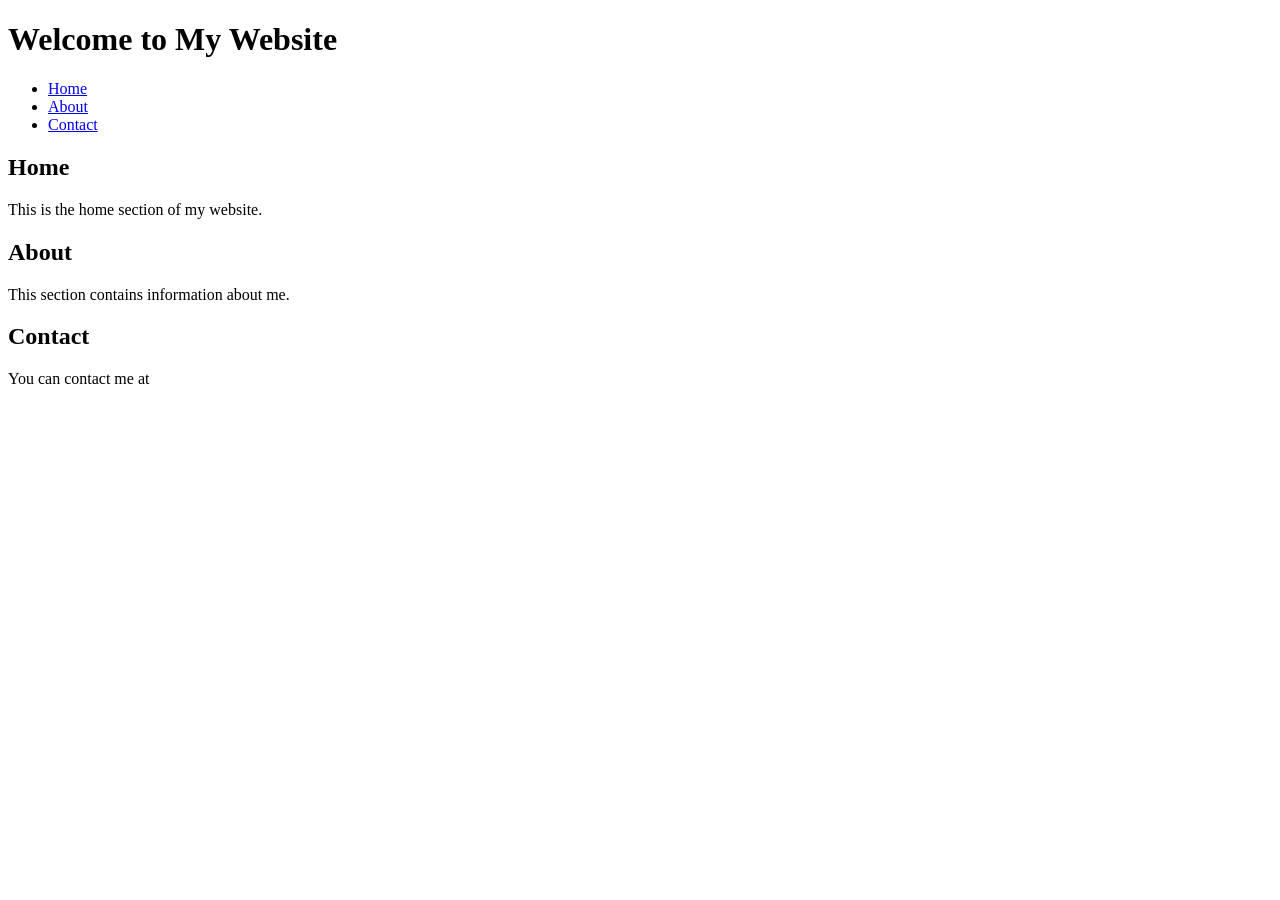
==== index.html @ 80349a82 "add test index.html" ====
<!DOCTYPE html>
<html lang="en">    
    <head>
        <meta charset="UTF-8">
        <meta name="viewport" content="width=device-width, initial-scale=1.0">
        <title>My Website</title>
        <link rel="stylesheet" href="styles.css">
    </head>
    <body>
        <header>
            <h1>Welcome to My Website</h1>
            <nav>
                <ul>
                    <li><a href="#home">Home</a></li>
                    <li><a href="#about">About</a></li>
                    <li><a href="#contact">Contact</a></li>
                </ul>
            </nav>
        </header>

        <main>
            <section id="home">
                <h2>Home</h2>
                <p>This is the home section of my website.</p>
            </section>

            <section id="about">
                <h2>About</h2>
                <p>This section contains information about me.</p>
            </section>

            <section id="contact">
                <h2>Contact</h2>
                <p>You can contact me at
</html>
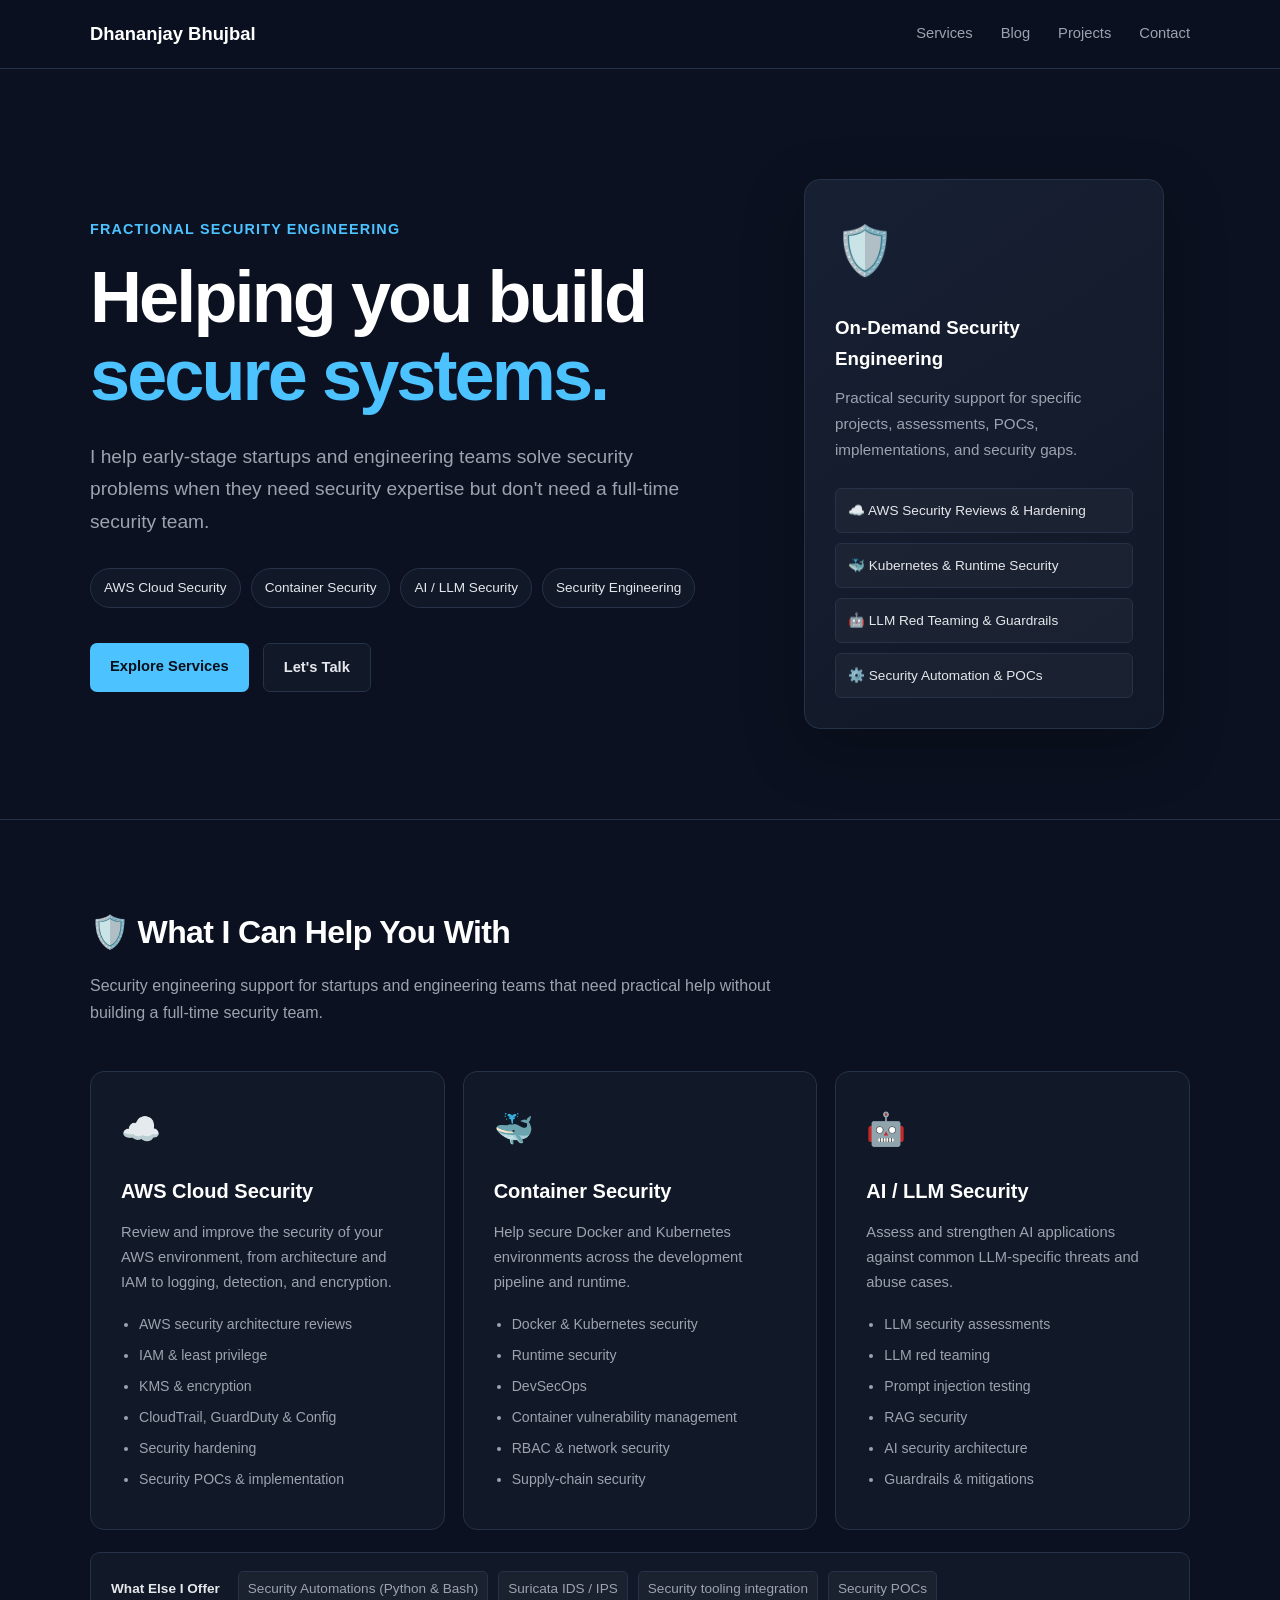
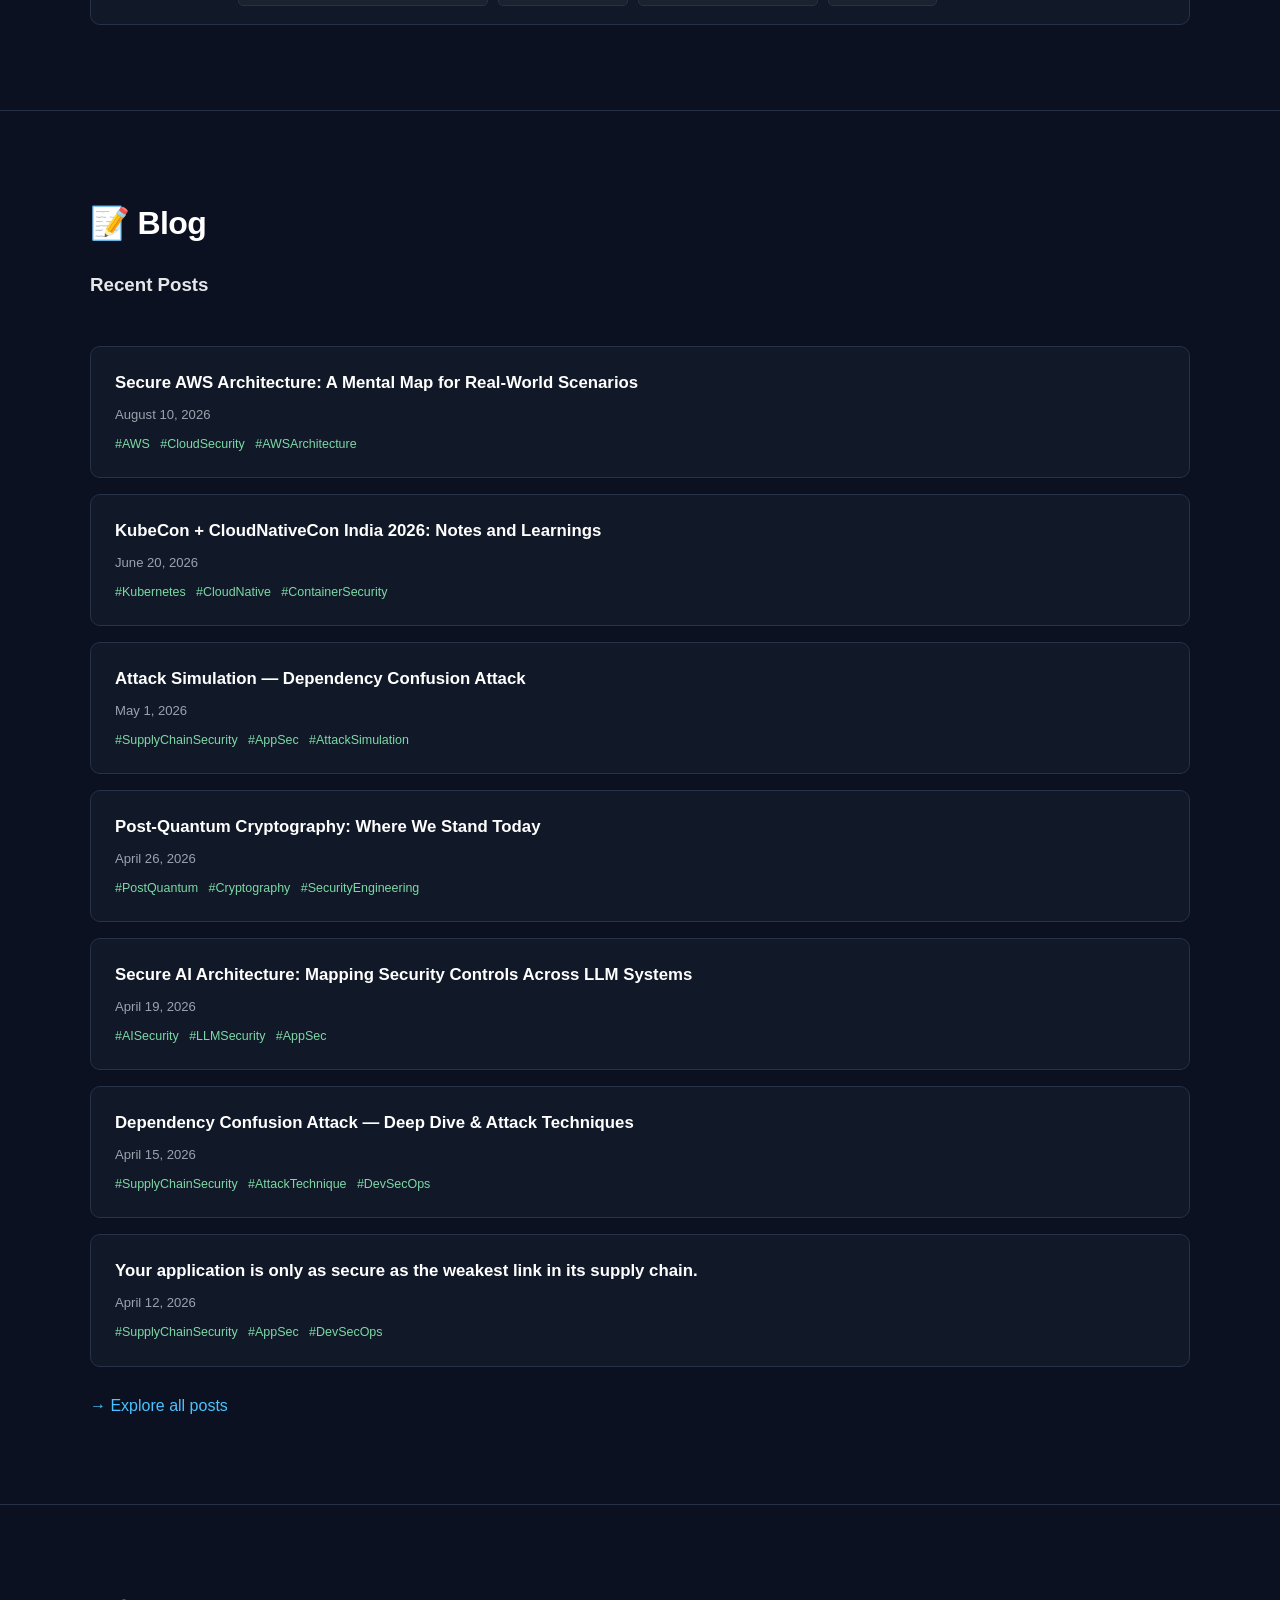
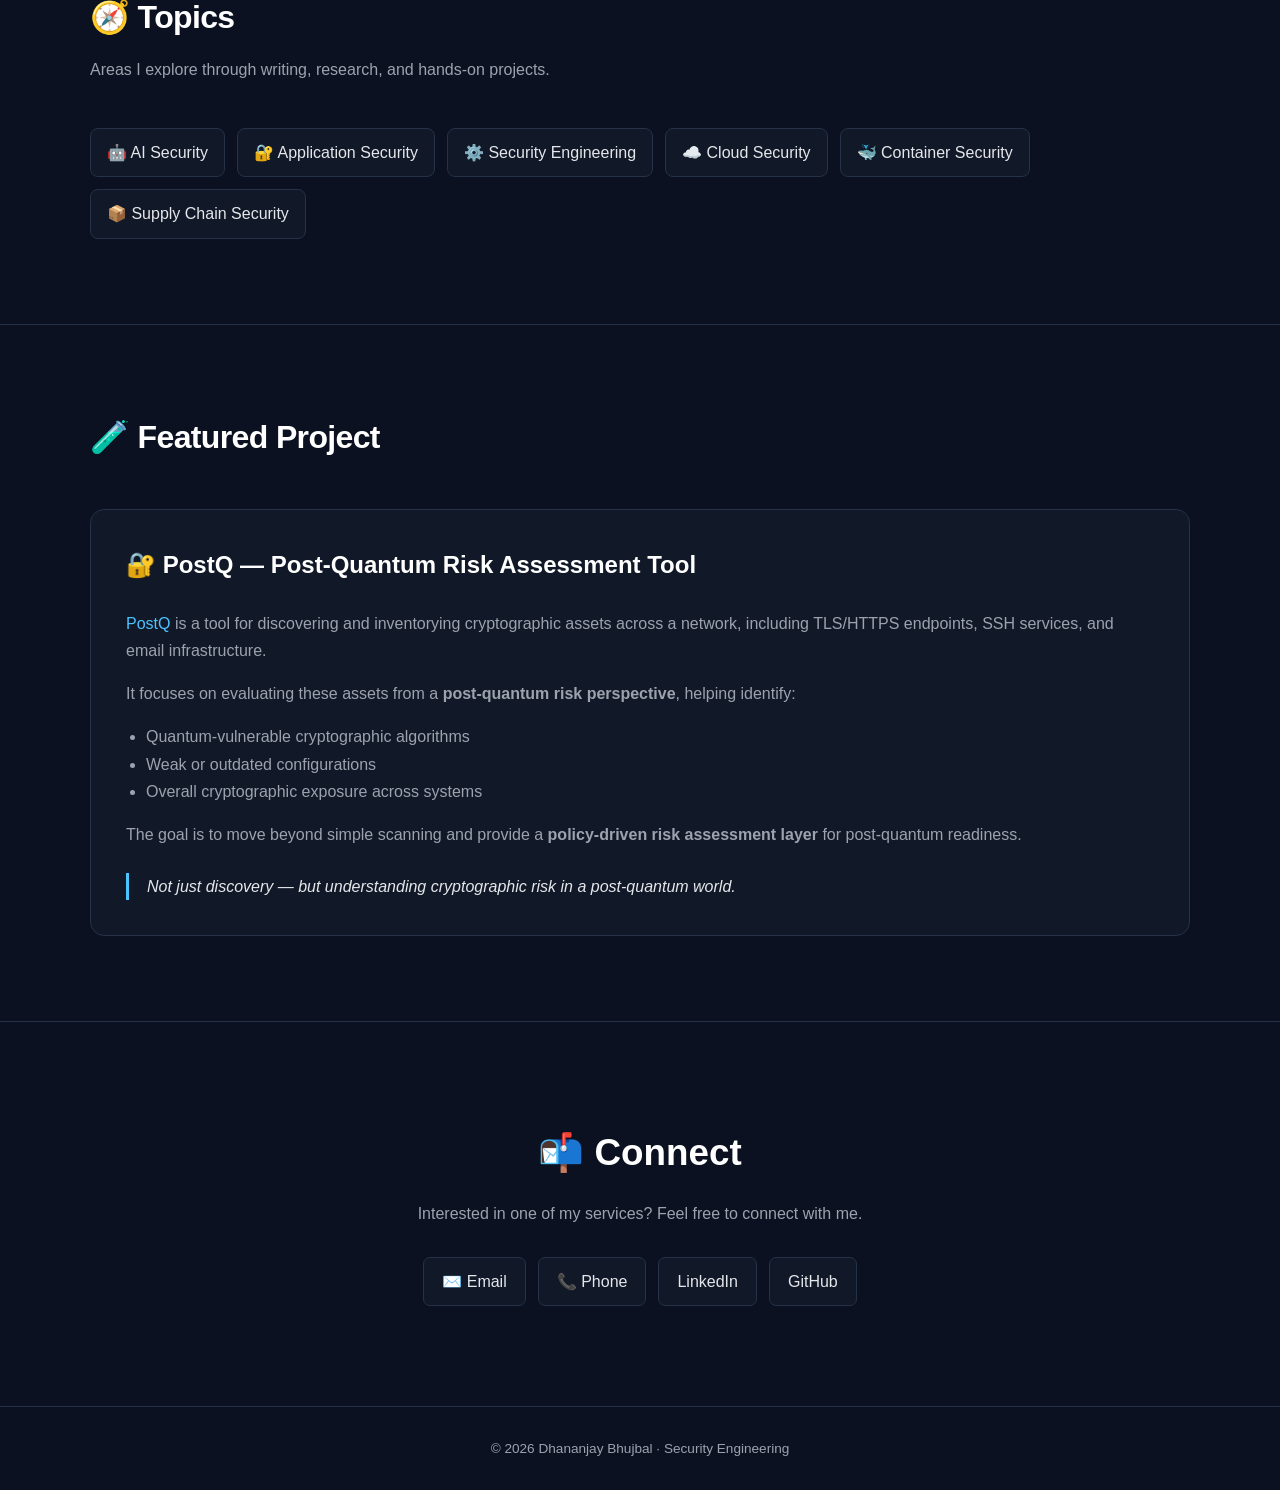
==== commit 72398007: "Update index.html" ====
--- a/index.html
+++ b/index.html
@@ -1,35 +1,838 @@
-<!DOCTYPE html>
-<html lang="en">    
-    <head>
-        <meta charset="UTF-8">
-        <meta name="viewport" content="width=device-width, initial-scale=1.0">
-        <title>My Website</title>
-        <link rel="stylesheet" href="styles.css">
-    </head>
-    <body>
-        <header>
-            <h1>Welcome to My Website</h1>
-            <nav>
+<!doctype html>
+<html lang="en">
+
+<head>
+    <meta charset="UTF-8" />
+    <meta name="viewport" content="width=device-width, initial-scale=1.0" />
+    <meta name="description"
+        content="Dhananjay Bhujbal — Security Engineer writing about cybersecurity, cloud security, AI/LLM security, DevSecOps, and practical security engineering." />
+    <meta name="author" content="Dhananjay Bhujbal" />
+    <title>Dhananjay Bhujbal | Security Engineer</title>
+    <style>
+        :root {
+            --bg: #0b1120;
+            --surface: #111827;
+            --surface-light: #172033;
+            --border: #263247;
+            --text: #e5e7eb;
+            --muted: #9ca3af;
+            --primary: #4cc2ff;
+            --primary-dark: #1d9bd7;
+            --green: #7cd9a5;
+            --white: #ffffff;
+        }
+
+        * {
+            box-sizing: border-box;
+        }
+
+        html {
+            scroll-behavior: smooth;
+        }
+
+        body {
+            margin: 0;
+            padding: 0;
+            background: var(--bg);
+            color: var(--text);
+            font-family: -apple-system, BlinkMacSystemFont, "Segoe UI", Roboto, Helvetica, Arial, sans-serif;
+            line-height: 1.7;
+        }
+
+        a {
+            color: var(--primary);
+            text-decoration: none;
+        }
+
+        a:hover {
+            color: var(--white);
+        }
+
+        .container {
+            width: min(1100px, calc(100% - 40px));
+            margin: 0 auto;
+        }
+
+        /* Navigation */
+
+        nav {
+            position: sticky;
+            top: 0;
+            z-index: 1000;
+            background: rgba(11, 17, 32, 0.92);
+            backdrop-filter: blur(12px);
+            border-bottom: 1px solid var(--border);
+        }
+
+        .nav-inner {
+            height: 68px;
+            display: flex;
+            align-items: center;
+            justify-content: space-between;
+        }
+
+        .nav-logo {
+            font-size: 1.15rem;
+            font-weight: 700;
+            color: var(--white);
+        }
+
+        .nav-links {
+            display: flex;
+            gap: 28px;
+            align-items: center;
+        }
+
+        .nav-links a {
+            color: var(--muted);
+            font-size: 0.92rem;
+        }
+
+        .nav-links a:hover {
+            color: var(--white);
+        }
+
+        /* Hero */
+
+        .hero {
+            padding: 110px 0 90px;
+        }
+
+        .hero-grid {
+            display: grid;
+            grid-template-columns: 1.5fr 1fr;
+            gap: 70px;
+            align-items: center;
+        }
+
+        .eyebrow {
+            color: var(--primary);
+            font-size: 0.9rem;
+            font-weight: 700;
+            letter-spacing: 0.08em;
+            text-transform: uppercase;
+            margin-bottom: 18px;
+        }
+
+        .hero h1 {
+            margin: 0;
+            color: var(--white);
+            font-size: clamp(2.5rem, 6vw, 4.5rem);
+            line-height: 1.08;
+            letter-spacing: -0.04em;
+        }
+
+        .hero h1 span {
+            color: var(--primary);
+        }
+
+        .hero-subtitle {
+            margin-top: 26px;
+            max-width: 700px;
+            color: var(--muted);
+            font-size: 1.2rem;
+        }
+
+        .hero-tags {
+            display: flex;
+            flex-wrap: wrap;
+            gap: 10px;
+            margin-top: 30px;
+        }
+
+        .tag {
+            padding: 7px 13px;
+            border: 1px solid var(--border);
+            border-radius: 999px;
+            background: var(--surface);
+            color: var(--text);
+            font-size: 0.85rem;
+        }
+
+        .hero-actions {
+            display: flex;
+            flex-wrap: wrap;
+            gap: 14px;
+            margin-top: 35px;
+        }
+
+        .button {
+            display: inline-block;
+            padding: 11px 20px;
+            border-radius: 7px;
+            font-weight: 600;
+            font-size: 0.92rem;
+            transition: 0.2s ease;
+        }
+
+        .button-primary {
+            background: var(--primary);
+            color: #06101a;
+        }
+
+        .button-primary:hover {
+            background: var(--white);
+            color: #06101a;
+        }
+
+        .button-secondary {
+            border: 1px solid var(--border);
+            color: var(--text);
+            background: var(--surface);
+        }
+
+        .button-secondary:hover {
+            border-color: var(--primary);
+            color: var(--primary);
+        }
+
+        .hero-visual {
+            display: flex;
+            justify-content: center;
+        }
+
+        .security-card {
+            width: 100%;
+            max-width: 360px;
+            padding: 30px;
+            border: 1px solid var(--border);
+            border-radius: 16px;
+            background: linear-gradient(145deg, var(--surface-light), var(--surface));
+            box-shadow: 0 20px 60px rgba(0, 0, 0, 0.25);
+        }
+
+        .security-card-icon {
+            font-size: 3rem;
+            margin-bottom: 20px;
+        }
+
+        .security-card h3 {
+            margin: 0 0 10px;
+            color: var(--white);
+        }
+
+        .security-card p {
+            margin: 0;
+            color: var(--muted);
+            font-size: 0.95rem;
+        }
+
+        .security-lines {
+            margin-top: 25px;
+            display: grid;
+            gap: 10px;
+        }
+
+        .security-line {
+            padding: 10px 12px;
+            border-radius: 6px;
+            background: rgba(255, 255, 255, 0.035);
+            border: 1px solid var(--border);
+            font-size: 0.85rem;
+        }
+
+        /* Sections */
+
+        section {
+            padding: 85px 0;
+            border-top: 1px solid var(--border);
+        }
+
+        .section-header {
+            max-width: 700px;
+            margin-bottom: 45px;
+        }
+
+        .section-header h2 {
+            margin: 0 0 12px;
+            color: var(--white);
+            font-size: 2rem;
+            letter-spacing: -0.02em;
+        }
+
+        .section-header p {
+            margin: 0;
+            color: var(--muted);
+        }
+
+        /* Services */
+
+        .services-grid {
+            display: grid;
+            grid-template-columns: repeat(3, 1fr);
+            gap: 18px;
+        }
+
+        .service-card {
+            padding: 30px;
+            border: 1px solid var(--border);
+            border-radius: 14px;
+            background: var(--surface);
+            transition: 0.2s ease;
+        }
+
+        .service-card:hover {
+            border-color: var(--primary);
+            transform: translateY(-3px);
+        }
+
+        .service-icon {
+            font-size: 2rem;
+            margin-bottom: 18px;
+        }
+
+        .service-card h3 {
+            margin: 0 0 12px;
+            color: var(--white);
+            font-size: 1.25rem;
+        }
+
+        .service-card p {
+            margin: 0 0 18px;
+            color: var(--muted);
+            font-size: 0.92rem;
+        }
+
+        .service-card ul {
+            margin: 0;
+            padding-left: 18px;
+            color: var(--muted);
+            font-size: 0.88rem;
+        }
+
+        .service-card li {
+            margin-bottom: 7px;
+        }
+
+        .additional-services {
+            display: flex;
+            flex-wrap: wrap;
+            align-items: center;
+            gap: 10px;
+            margin-top: 22px;
+            padding: 18px 20px;
+            border: 1px solid var(--border);
+            border-radius: 10px;
+            background: var(--surface);
+            color: var(--muted);
+            font-size: 0.85rem;
+        }
+
+        .additional-services strong {
+            color: var(--text);
+            margin-right: 8px;
+        }
+
+        .additional-services span {
+            padding: 5px 9px;
+            border-radius: 5px;
+            background: rgba(255, 255, 255, 0.04);
+            border: 1px solid var(--border);
+        }
+
+        /* Blog */
+
+        .posts {
+            display: grid;
+            gap: 16px;
+        }
+
+        .post {
+            display: block;
+            padding: 22px 24px;
+            border: 1px solid var(--border);
+            border-radius: 10px;
+            background: var(--surface);
+            transition: 0.2s ease;
+        }
+
+        .post:hover {
+            border-color: var(--primary);
+            transform: translateY(-2px);
+        }
+
+        .post-title {
+            color: var(--white);
+            font-size: 1.05rem;
+            font-weight: 650;
+        }
+
+        .post-meta {
+            margin-top: 6px;
+            color: var(--muted);
+            font-size: 0.82rem;
+        }
+
+        .post-tags {
+            margin-top: 8px;
+            color: var(--green);
+            font-size: 0.78rem;
+        }
+
+        .view-all {
+            margin-top: 25px;
+        }
+
+        /* Categories */
+
+        .categories {
+            display: flex;
+            flex-wrap: wrap;
+            gap: 12px;
+        }
+
+        .category {
+            padding: 10px 16px;
+            border: 1px solid var(--border);
+            border-radius: 8px;
+            background: var(--surface);
+            color: var(--text);
+        }
+
+        .category:hover {
+            border-color: var(--primary);
+            color: var(--primary);
+        }
+
+        /* Project */
+
+        .project {
+            padding: 35px;
+            border: 1px solid var(--border);
+            border-radius: 14px;
+            background: var(--surface);
+        }
+
+        .project h3 {
+            margin-top: 0;
+            color: var(--white);
+            font-size: 1.5rem;
+        }
+
+        .project p {
+            color: var(--muted);
+        }
+
+        .project ul {
+            padding-left: 20px;
+            color: var(--muted);
+        }
+
+        .project-quote {
+            margin-top: 25px;
+            padding-left: 18px;
+            border-left: 3px solid var(--primary);
+            color: var(--text);
+            font-style: italic;
+        }
+
+        /* Contact */
+
+        .contact {
+            text-align: center;
+            padding: 100px 0;
+        }
+
+        .contact h2 {
+            margin: 0 0 15px;
+            color: var(--white);
+            font-size: 2.3rem;
+        }
+
+        .contact p {
+            max-width: 650px;
+            margin: 0 auto 30px;
+            color: var(--muted);
+        }
+
+        .social-links {
+            display: flex;
+            justify-content: center;
+            flex-wrap: wrap;
+            gap: 12px;
+        }
+
+        .social-link {
+            padding: 10px 18px;
+            border: 1px solid var(--border);
+            border-radius: 7px;
+            color: var(--text);
+            background: var(--surface);
+        }
+
+        .social-link:hover {
+            border-color: var(--primary);
+            color: var(--primary);
+        }
+
+        /* Footer */
+
+        footer {
+            padding: 30px 0;
+            border-top: 1px solid var(--border);
+            text-align: center;
+            color: var(--muted);
+            font-size: 0.85rem;
+        }
+
+        /* Responsive */
+
+        @media (max-width: 800px) {
+            .hero {
+                padding: 75px 0 60px;
+            }
+
+            .hero-grid {
+                grid-template-columns: 1fr;
+                gap: 45px;
+            }
+
+            .hero-visual {
+                justify-content: flex-start;
+            }
+
+            .security-card {
+                max-width: 100%;
+            }
+
+            .services-grid {
+                grid-template-columns: 1fr;
+            }
+
+            .nav-links {
+                display: none;
+            }
+
+            section {
+                padding: 65px 0;
+            }
+        }
+
+        @media (max-width: 500px) {
+            .container {
+                width: min(100% - 28px, 1100px);
+            }
+
+            .hero h1 {
+                font-size: 2.7rem;
+            }
+
+            .hero-subtitle {
+                font-size: 1.05rem;
+            }
+
+            .project {
+                padding: 25px;
+            }
+        }
+    </style>
+</head>
+
+<body>
+    <nav>
+        <div class="container nav-inner">
+            <a href="/" class="nav-logo">Dhananjay Bhujbal</a>
+            <div class="nav-links">
+                <a href="#services">Services</a>
+                <a href="#posts">Blog</a>
+                <a href="#project">Projects</a>
+                <a href="#contact">Contact</a>
+            </div>
+        </div>
+    </nav>
+    <header class="hero" id="about">
+        <div class="container hero-grid">
+            <div>
+                <div class="eyebrow">Fractional Security Engineering</div>
+                <h1>Helping you build <span>secure systems.</span></h1>
+                <p class="hero-subtitle">
+                    I help early-stage startups and engineering teams solve security problems when they need
+                    security expertise but don't need a full-time security team.
+                </p>
+                <div class="hero-tags">
+                    <span class="tag">AWS Cloud Security</span>
+                    <span class="tag">Container Security</span>
+                    <span class="tag">AI / LLM Security</span>
+                    <span class="tag">Security Engineering</span>
+                </div>
+                <div class="hero-actions">
+                    <a class="button button-primary" href="#services"> Explore Services </a>
+                    <a class="button button-secondary" href="#contact"> Let's Talk </a>
+                </div>
+            </div>
+            <div class="hero-visual">
+                <div class="security-card">
+                    <div class="security-card-icon">🛡️</div>
+                    <h3>On-Demand Security Engineering</h3>
+                    <p>
+                        Practical security support for specific projects, assessments, POCs, implementations, and
+                        security gaps.
+                    </p>
+                    <div class="security-lines">
+                        <div class="security-line">☁️ AWS Security Reviews & Hardening</div>
+                        <div class="security-line">🐳 Kubernetes & Runtime Security</div>
+                        <div class="security-line">🤖 LLM Red Teaming & Guardrails</div>
+                        <div class="security-line">⚙️ Security Automation & POCs</div>
+                    </div>
+                </div>
+            </div>
+        </div>
+    </header>
+
+    <section id="services">
+        <div class="container">
+            <div class="section-header">
+                <h2>🛡️ What I Can Help You With</h2>
+                <p>
+                    Security engineering support for startups and engineering teams that need practical help without
+                    building a full-time security team.
+                </p>
+            </div>
+
+            <div class="services-grid">
+                <div class="service-card">
+                    <div class="service-icon">☁️</div>
+
+                    <h3>AWS Cloud Security</h3>
+
+                    <p>
+                        Review and improve the security of your AWS environment, from architecture and IAM to
+                        logging, detection, and encryption.
+                    </p>
+
+                    <ul>
+                        <li>AWS security architecture reviews</li>
+                        <li>IAM & least privilege</li>
+                        <li>KMS & encryption</li>
+                        <li>CloudTrail, GuardDuty & Config</li>
+                        <li>Security hardening</li>
+                        <li>Security POCs & implementation</li>
+                    </ul>
+                </div>
+
+                <div class="service-card">
+                    <div class="service-icon">🐳</div>
+
+                    <h3>Container Security</h3>
+
+                    <p>
+                        Help secure Docker and Kubernetes environments across the development pipeline and runtime.
+                    </p>
+
+                    <ul>
+                        <li>Docker & Kubernetes security</li>
+                        <li>Runtime security</li>
+                        <li>DevSecOps</li>
+                        <li>Container vulnerability management</li>
+                        <li>RBAC & network security</li>
+                        <li>Supply-chain security</li>
+                    </ul>
+                </div>
+
+                <div class="service-card">
+                    <div class="service-icon">🤖</div>
+
+                    <h3>AI / LLM Security</h3>
+
+                    <p>
+                        Assess and strengthen AI applications against common LLM-specific threats and abuse cases.
+                    </p>
+
+                    <ul>
+                        <li>LLM security assessments</li>
+                        <li>LLM red teaming</li>
+                        <li>Prompt injection testing</li>
+                        <li>RAG security</li>
+                        <li>AI security architecture</li>
+                        <li>Guardrails & mitigations</li>
+                    </ul>
+                </div>
+            </div>
+
+            <div class="additional-services">
+                <strong>What Else I Offer</strong>
+
+                <span>Security Automations (Python & Bash)</span>
+                <span>Suricata IDS / IPS</span>
+                <span>Security tooling integration</span>
+                <span>Security POCs</span>
+            </div>
+        </div>
+    </section>
+
+    <section id="posts">
+        <div class="container">
+            <div class="section-header">
+                <h2> 📝 Blog </h2>
+                <h3>Recent Posts</h3>
+            </div>
+
+            <div class="posts">
+                <a class="post" href="./posts/Cloud-Security/10-08-2026-secure-aws-architecture-mental-map.md">
+                    <div class="post-title">Secure AWS Architecture: A Mental Map for Real-World Scenarios</div>
+
+                    <div class="post-meta">August 10, 2026</div>
+
+                    <div class="post-tags">#AWS &nbsp; #CloudSecurity &nbsp; #AWSArchitecture</div>
+                </a>
+
+                <a class="post" href="./posts/Container-Security/20-06-2026-kubecon-cloudnativecon-mumbai.md">
+                    <div class="post-title">KubeCon + CloudNativeCon India 2026: Notes and Learnings</div>
+
+                    <div class="post-meta">June 20, 2026</div>
+
+                    <div class="post-tags">#Kubernetes &nbsp; #CloudNative &nbsp; #ContainerSecurity</div>
+                </a>
+
+                <a class="post" href="./posts/Labs/01-05-2026-Dependency-Confusion-Attack-Simulation.md">
+                    <div class="post-title">Attack Simulation — Dependency Confusion Attack</div>
+
+                    <div class="post-meta">May 1, 2026</div>
+
+                    <div class="post-tags">#SupplyChainSecurity &nbsp; #AppSec &nbsp; #AttackSimulation</div>
+                </a>
+
+                <a class="post" href="./posts/Security-Engineering/26-04-2026-State-Of-Quantum-Cryptography.md">
+                    <div class="post-title">Post-Quantum Cryptography: Where We Stand Today</div>
+
+                    <div class="post-meta">April 26, 2026</div>
+
+                    <div class="post-tags">#PostQuantum &nbsp; #Cryptography &nbsp; #SecurityEngineering</div>
+                </a>
+
+                <a class="post" href="./posts/AI-Security/19-04-2026-secure-ai-architecture.md">
+                    <div class="post-title">
+                        Secure AI Architecture: Mapping Security Controls Across LLM Systems
+                    </div>
+
+                    <div class="post-meta">April 19, 2026</div>
+
+                    <div class="post-tags">#AISecurity &nbsp; #LLMSecurity &nbsp; #AppSec</div>
+                </a>
+
+                <a class="post" href="./posts/Supply-Chain-Security/15-04-2026-dependency-confusion-attack.md">
+                    <div class="post-title">Dependency Confusion Attack — Deep Dive & Attack Techniques</div>
+
+                    <div class="post-meta">April 15, 2026</div>
+
+                    <div class="post-tags">#SupplyChainSecurity &nbsp; #AttackTechnique &nbsp; #DevSecOps</div>
+                </a>
+
+                <a class="post" href="./posts/Supply-Chain-Security/12-04-2026-supply-chain-security.md">
+                    <div class="post-title">
+                        Your application is only as secure as the weakest link in its supply chain.
+                    </div>
+
+                    <div class="post-meta">April 12, 2026</div>
+
+                    <div class="post-tags">#SupplyChainSecurity &nbsp; #AppSec &nbsp; #DevSecOps</div>
+                </a>
+            </div>
+
+            <div class="view-all">
+                <a href="./posts/"> → Explore all posts </a>
+            </div>
+        </div>
+    </section>
+
+    <section>
+        <div class="container">
+            <div class="section-header">
+                <h2>🧭 Topics</h2>
+
+                <p>Areas I explore through writing, research, and hands-on projects.</p>
+            </div>
+
+            <div class="categories">
+                <a class="category" href="./posts/AI-Security/"> 🤖 AI Security </a>
+
+                <a class="category" href="./posts/Application-Security/"> 🔐 Application Security </a>
+
+                <a class="category" href="./posts/Security-Engineering/"> ⚙️ Security Engineering </a>
+
+                <a class="category" href="./posts/Cloud-Security/"> ☁️ Cloud Security </a>
+
+                <a class="category" href="./posts/Container-Security/"> 🐳 Container Security </a>
+
+                <a class="category" href="./posts/Supply-Chain-Security/"> 📦 Supply Chain Security </a>
+            </div>
+        </div>
+    </section>
+
+    <section id="project">
+        <div class="container">
+            <div class="section-header">
+                <h2>🧪 Featured Project</h2>
+            </div>
+
+            <div class="project">
+                <h3>🔐 PostQ — Post-Quantum Risk Assessment Tool</h3>
+
+                <p>
+                    <a href="https://github.com/Dhananjay-B/PostQ"> PostQ </a>
+                    is a tool for discovering and inventorying cryptographic assets across a network, including
+                    TLS/HTTPS endpoints, SSH services, and email infrastructure.
+                </p>
+
+                <p>
+                    It focuses on evaluating these assets from a
+                    <strong>post-quantum risk perspective</strong>, helping identify:
+                </p>
+
                 <ul>
-                    <li><a href="#home">Home</a></li>
-                    <li><a href="#about">About</a></li>
-                    <li><a href="#contact">Contact</a></li>
+                    <li>Quantum-vulnerable cryptographic algorithms</li>
+
+                    <li>Weak or outdated configurations</li>
+
+                    <li>Overall cryptographic exposure across systems</li>
                 </ul>
-            </nav>
-        </header>
-
-        <main>
-            <section id="home">
-                <h2>Home</h2>
-                <p>This is the home section of my website.</p>
-            </section>
-
-            <section id="about">
-                <h2>About</h2>
-                <p>This section contains information about me.</p>
-            </section>
-
-            <section id="contact">
-                <h2>Contact</h2>
-                <p>You can contact me at
+
+                <p>
+                    The goal is to move beyond simple scanning and provide a
+                    <strong>policy-driven risk assessment layer</strong>
+                    for post-quantum readiness.
+                </p>
+
+                <div class="project-quote">
+                    Not just discovery — but understanding cryptographic risk in a post-quantum world.
+                </div>
+            </div>
+        </div>
+    </section>
+
+    <section class="contact" id="contact">
+        <div class="container">
+            <h2>📬 Connect</h2>
+
+            <p>
+                Interested in one of my services? Feel free to connect with me.
+            </p>
+
+            <div class="social-links">
+
+                <a class="social-link" href="mailto:contact.onemorelens@gmail.com">
+                    ✉️ Email
+                </a>
+
+                <a class="social-link" href="tel:+919307189077">
+                    📞 Phone
+                </a>
+
+                <a class="social-link" href="https://www.linkedin.com/in/dhananjay-bhujbal-852260202/">
+                    LinkedIn
+                </a>
+
+                <a class="social-link" href="https://github.com/Dhananjay-B">
+                    GitHub
+                </a>
+
+            </div>
+        </div>
+    </section>
+
+    <footer>
+        <div class="container">© 2026 Dhananjay Bhujbal · Security Engineering</div>
+    </footer>
+</body>
+
 </html>
